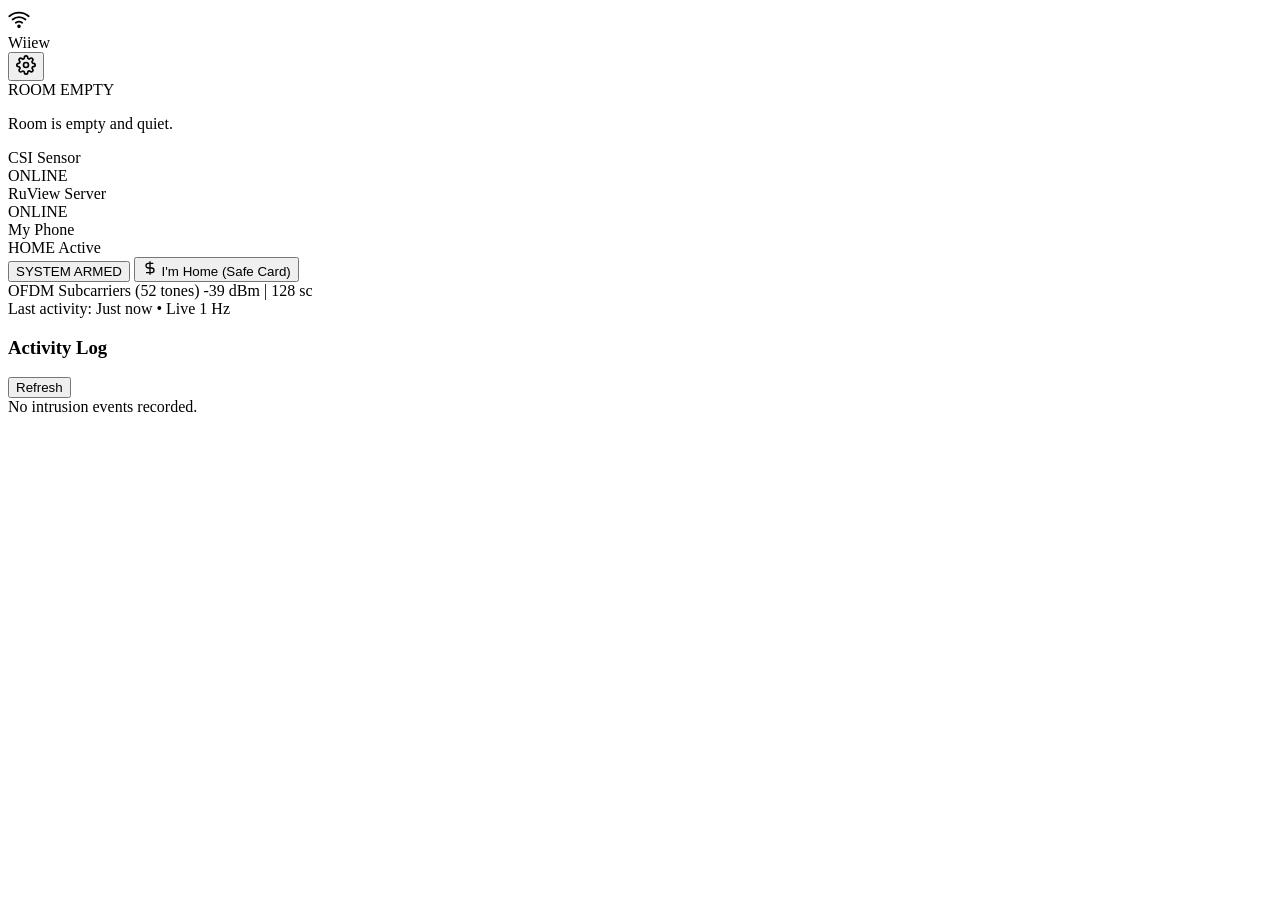
==== wiiew/frontend/index.html @ 3212e357 "feat: initial release of Wiiew room intrusion monitor PWA with trusted device safe card" ====
<!DOCTYPE html>
<html lang="en">
<head>
  <meta charset="UTF-8">
  <meta name="viewport" content="width=device-width, initial-scale=1.0, maximum-scale=1.0, user-scalable=no">
  <meta name="theme-color" content="#0a0e17">
  <meta name="apple-mobile-web-app-capable" content="yes">
  <meta name="apple-mobile-web-app-status-bar-style" content="black-translucent">
  <meta name="description" content="Wiiew - Room Intrusion Monitor with Trusted-Device Safe Card">
  
  <title>Wiiew — Room Monitor</title>
  
  <link rel="manifest" href="/manifest.json">
  <link rel="icon" type="image/svg+xml" href="/icons/icon.svg">
  <link rel="apple-touch-icon" href="/icons/icon-192.png">
  <link rel="stylesheet" href="/style.css">
</head>
<body>
  <div class="app-container">
    <!-- Top Header -->
    <header class="app-header">
      <div class="brand">
        <div class="brand-logo">
          <svg viewBox="0 0 24 24" width="22" height="22" fill="none" stroke="currentColor" stroke-width="2" stroke-linecap="round" stroke-linejoin="round">
            <path d="M5 12.55a11 11 0 0 1 14.08 0"></path>
            <path d="M1.42 9a16 16 0 0 1 21.16 0"></path>
            <path d="M8.53 16.11a6 6 0 0 1 6.95 0"></path>
            <circle cx="12" cy="20" r="1"></circle>
          </svg>
        </div>
        <span class="brand-title">Wiiew</span>
      </div>
      
      <div class="header-actions">
        <button id="btn-install" class="btn-icon" title="Install App" style="display: none;">
          <svg viewBox="0 0 24 24" width="20" height="20" fill="none" stroke="currentColor" stroke-width="2">
            <path d="M21 15v4a2 2 0 0 1-2 2H5a2 2 0 0 1-2-2v-4"></path>
            <polyline points="7 10 12 15 17 10"></polyline>
            <line x1="12" y1="15" x2="12" y2="3"></line>
          </svg>
        </button>
        <button id="btn-settings-open" class="btn-icon" title="Settings">
          <svg viewBox="0 0 24 24" width="20" height="20" fill="none" stroke="currentColor" stroke-width="2">
            <circle cx="12" cy="12" r="3"></circle>
            <path d="M19.4 15a1.65 1.65 0 0 0 .33 1.82l.06.06a2 2 0 0 1 0 2.83 2 2 0 0 1-2.83 0l-.06-.06a1.65 1.65 0 0 0-1.82-.33 1.65 1.65 0 0 0-1 1.51V21a2 2 0 0 1-2 2 2 2 0 0 1-2-2v-.09A1.65 1.65 0 0 0 9 19.4a1.65 1.65 0 0 0-1.82.33l-.06.06a2 2 0 0 1-2.83 0 2 2 0 0 1 0-2.83l.06-.06a1.65 1.65 0 0 0 .33-1.82 1.65 1.65 0 0 0-1.51-1H3a2 2 0 0 1-2-2 2 2 0 0 1 2-2h.09A1.65 1.65 0 0 0 4.6 9a1.65 1.65 0 0 0-.33-1.82l-.06-.06a2 2 0 0 1 0-2.83 2 2 0 0 1 2.83 0l.06.06a1.65 1.65 0 0 0 1.82.33H9a1.65 1.65 0 0 0 1-1.51V3a2 2 0 0 1 2-2 2 2 0 0 1 2 2v.09a1.65 1.65 0 0 0 1 1.51 1.65 1.65 0 0 0 1.82-.33l.06-.06a2 2 0 0 1 2.83 0 2 2 0 0 1 0 2.83l-.06.06a1.65 1.65 0 0 0-.33 1.82V9a1.65 1.65 0 0 0 1.51 1H21a2 2 0 0 1 2 2 2 2 0 0 1-2 2h-.09a1.65 1.65 0 0 0-1.51 1z"></path>
          </svg>
        </button>
      </div>
    </header>

    <!-- Main Room Monitor Dashboard Card -->
    <main class="dashboard-main">
      <!-- Big Hero Status Card -->
      <section id="hero-badge" class="hero-status state-empty">
        <div class="status-indicator">
          <span class="status-dot"></span>
          <span id="status-title" class="status-title">ROOM EMPTY</span>
        </div>
        <p id="status-subtitle" class="status-subtitle">Room is empty and quiet.</p>
        
        <!-- Live Hysteresis Progress (shows when presence starts debouncing) -->
        <div id="debounce-bar-container" class="debounce-container" style="display: none;">
          <div class="debounce-label">
            <span>Confirming presence...</span>
            <span id="debounce-timer">0s</span>
          </div>
          <div class="debounce-track">
            <div id="debounce-fill" class="debounce-fill" style="width: 0%;"></div>
          </div>
        </div>
      </section>

      <!-- Sensor & Safe-Card Quick Cards -->
      <section class="telemetry-panel">
        <div class="telemetry-row">
          <div class="telemetry-label">
            <span class="row-icon sensor-icon"></span>
            <span>CSI Sensor</span>
          </div>
          <span id="badge-sensor" class="status-pill pill-green">ONLINE</span>
        </div>

        <div class="telemetry-row">
          <div class="telemetry-label">
            <span class="row-icon server-icon"></span>
            <span>RuView Server</span>
          </div>
          <span id="badge-server" class="status-pill pill-green">ONLINE</span>
        </div>

        <div class="telemetry-row">
          <div class="telemetry-label">
            <span class="row-icon phone-icon"></span>
            <span id="label-phone-name">My Phone</span>
          </div>
          <div class="phone-status-wrap">
            <span id="badge-phone" class="status-pill pill-green">HOME</span>
            <span id="phone-subtext" class="telemetry-subtext">Active</span>
          </div>
        </div>
      </section>

      <!-- Arm / Disarm & Safe-Card Pulse -->
      <section class="control-actions">
        <button id="btn-arm-toggle" class="btn-primary btn-armed">
          <span id="btn-arm-icon" class="btn-icon-dot"></span>
          <span id="btn-arm-text">SYSTEM ARMED</span>
        </button>

        <button id="btn-heartbeat" class="btn-secondary" title="Signal Safe Card presence from this device">
          <svg viewBox="0 0 24 24" width="16" height="16" fill="none" stroke="currentColor" stroke-width="2">
            <path d="M12 2v20M17 5H9.5a3.5 3.5 0 0 0 0 7h5a3.5 3.5 0 0 1 0 7H6"></path>
          </svg>
          <span>I'm Home (Safe Card)</span>
        </button>
      </section>

      <!-- Subtle OFDM Subcarrier Waterfall/Sparkline -->
      <section class="subcarrier-section">
        <div class="subcarrier-header">
          <span>OFDM Subcarriers (52 tones)</span>
          <span id="subcarrier-metrics">-39 dBm | 128 sc</span>
        </div>
        <div id="subcarrier-visualizer" class="subcarrier-bars"></div>
      </section>

      <!-- Last Activity -->
      <div class="footer-info">
        <span id="last-activity-text">Last activity: Just now</span>
        <span class="dot-separator">•</span>
        <span id="ws-latency-text">Live 1 Hz</span>
      </div>

      <!-- Recent Event History Log -->
      <section class="history-section">
        <div class="history-header">
          <h3>Activity Log</h3>
          <button id="btn-refresh-events" class="btn-link">Refresh</button>
        </div>
        <div id="event-list" class="event-list">
          <div class="event-placeholder">No intrusion events recorded.</div>
        </div>
      </section>
    </main>

    <!-- Settings Modal -->
    <div id="settings-modal" class="modal-backdrop" style="display: none;">
      <div class="modal-card">
        <div class="modal-header">
          <h2>Wiiew Settings</h2>
          <button id="btn-settings-close" class="btn-close">&times;</button>
        </div>

        <div class="modal-body">
          <!-- Trusted Phone Config -->
          <div class="setting-group">
            <label class="setting-title">Trusted Phone (Safe Card)</label>
            <p class="setting-desc">Presence of this device on your home Wi-Fi suppresses false alerts.</p>
            
            <div class="input-field">
              <label>Device Name</label>
              <input type="text" id="cfg-phone-name" placeholder="My Phone" value="My Phone">
            </div>

            <div class="input-field">
              <label>Phone LAN IP Address</label>
              <input type="text" id="cfg-phone-ip" placeholder="192.168.1.103">
            </div>

            <div class="input-field">
              <label>Phone MAC Address (Optional)</label>
              <input type="text" id="cfg-phone-mac" placeholder="7c:4d:8f:94:53:74">
            </div>

            <button id="btn-discover-devices" class="btn-secondary btn-sm">
              <svg viewBox="0 0 24 24" width="14" height="14" fill="none" stroke="currentColor" stroke-width="2">
                <circle cx="11" cy="11" r="8"></circle>
                <line x1="21" y1="21" x2="16.65" y2="16.65"></line>
              </svg>
              <span>Scan Home Network for My Phone</span>
            </button>
            <div id="discovered-devices-list" class="discovered-devices" style="display: none;"></div>
          </div>

          <!-- Sleep Grace Period -->
          <div class="setting-group">
            <label class="setting-title">Phone Sleep Grace Period</label>
            <p class="setting-desc">Tolerates locked smartphone Wi-Fi sleep before assuming you left.</p>
            <div class="slider-row">
              <input type="range" id="cfg-grace-slider" min="60" max="600" step="30" value="180">
              <span id="cfg-grace-val">3 min</span>
            </div>
          </div>

          <!-- Sustained Presence Debounce -->
          <div class="setting-group">
            <label class="setting-title">Sustained Presence Threshold</label>
            <p class="setting-desc">Required continuous CSI disturbance before declaring room presence.</p>
            <div class="slider-row">
              <input type="range" id="cfg-debounce-slider" min="5" max="45" step="5" value="15">
              <span id="cfg-debounce-val">15 sec</span>
            </div>
          </div>

          <!-- Web Push Notifications -->
          <div class="setting-group">
            <label class="setting-title">Mobile Push Notifications</label>
            <p class="setting-desc">Receive intrusion notifications on this phone even with the app closed.</p>
            <div class="push-actions">
              <button id="btn-enable-push" class="btn-primary btn-sm">Enable Web Push</button>
              <button id="btn-test-push" class="btn-secondary btn-sm">Send Test Push</button>
            </div>
            <p id="push-status-msg" class="telemetry-subtext"></p>
          </div>
        </div>

        <div class="modal-footer">
          <button id="btn-save-settings" class="btn-primary">Save Settings</button>
        </div>
      </div>
    </div>
  </div>

  <script src="/app.js"></script>
</body>
</html>
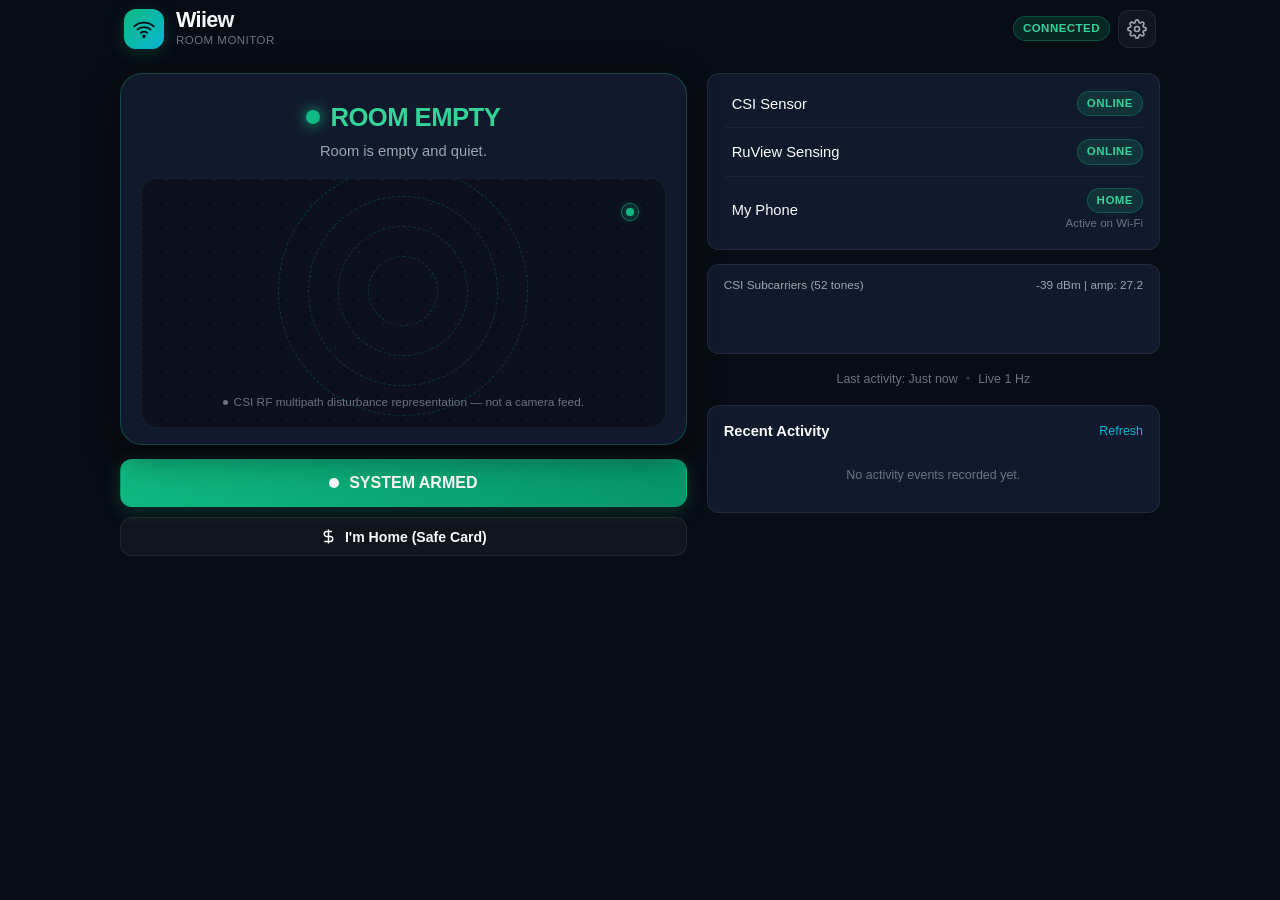
==== commit cdb17f03: "feat: production polish of Wiiew PWA with calm room monitoring and GitHub Pages support" ====
--- a/wiiew/frontend/index.html
+++ b/wiiew/frontend/index.html
@@ -2,25 +2,25 @@
 <html lang="en">
 <head>
   <meta charset="UTF-8">
-  <meta name="viewport" content="width=device-width, initial-scale=1.0, maximum-scale=1.0, user-scalable=no">
-  <meta name="theme-color" content="#0a0e17">
+  <meta name="viewport" content="width=device-width, initial-scale=1.0, maximum-scale=1.0, user-scalable=no, viewport-fit=cover">
+  <meta name="theme-color" content="#080c14">
   <meta name="apple-mobile-web-app-capable" content="yes">
   <meta name="apple-mobile-web-app-status-bar-style" content="black-translucent">
-  <meta name="description" content="Wiiew - Room Intrusion Monitor with Trusted-Device Safe Card">
+  <meta name="description" content="Wiiew — Calm, camera-free room occupancy monitoring with trusted-device safe card">
   
   <title>Wiiew — Room Monitor</title>
   
-  <link rel="manifest" href="/manifest.json">
-  <link rel="icon" type="image/svg+xml" href="/icons/icon.svg">
-  <link rel="apple-touch-icon" href="/icons/icon-192.png">
-  <link rel="stylesheet" href="/style.css">
+  <link rel="manifest" href="./manifest.json">
+  <link rel="icon" type="image/svg+xml" href="./icons/icon.svg">
+  <link rel="apple-touch-icon" href="./icons/icon-192.png">
+  <link rel="stylesheet" href="./style.css">
 </head>
 <body>
-  <div class="app-container">
-    <!-- Top Header -->
+  <div class="app-layout">
+    <!-- Top Navigation Header -->
     <header class="app-header">
-      <div class="brand">
-        <div class="brand-logo">
+      <div class="header-left">
+        <div class="brand-logo" aria-hidden="true">
           <svg viewBox="0 0 24 24" width="22" height="22" fill="none" stroke="currentColor" stroke-width="2" stroke-linecap="round" stroke-linejoin="round">
             <path d="M5 12.55a11 11 0 0 1 14.08 0"></path>
             <path d="M1.42 9a16 16 0 0 1 21.16 0"></path>
@@ -28,18 +28,22 @@
             <circle cx="12" cy="20" r="1"></circle>
           </svg>
         </div>
-        <span class="brand-title">Wiiew</span>
+        <div class="brand-text">
+          <span class="brand-title">Wiiew</span>
+          <span class="brand-tagline">Room Monitor</span>
+        </div>
       </div>
       
-      <div class="header-actions">
-        <button id="btn-install" class="btn-icon" title="Install App" style="display: none;">
-          <svg viewBox="0 0 24 24" width="20" height="20" fill="none" stroke="currentColor" stroke-width="2">
+      <div class="header-right">
+        <span id="badge-backend-status" class="status-pill pill-green" title="Backend connection status">CONNECTED</span>
+        <button id="btn-install" class="btn-icon" title="Install App" style="display: none;" aria-label="Install Wiiew PWA">
+          <svg viewBox="0 0 24 24" width="19" height="19" fill="none" stroke="currentColor" stroke-width="2">
             <path d="M21 15v4a2 2 0 0 1-2 2H5a2 2 0 0 1-2-2v-4"></path>
             <polyline points="7 10 12 15 17 10"></polyline>
             <line x1="12" y1="15" x2="12" y2="3"></line>
           </svg>
         </button>
-        <button id="btn-settings-open" class="btn-icon" title="Settings">
+        <button id="btn-settings-open" class="btn-icon" title="Settings" aria-label="Open Settings">
           <svg viewBox="0 0 24 24" width="20" height="20" fill="none" stroke="currentColor" stroke-width="2">
             <circle cx="12" cy="12" r="3"></circle>
             <path d="M19.4 15a1.65 1.65 0 0 0 .33 1.82l.06.06a2 2 0 0 1 0 2.83 2 2 0 0 1-2.83 0l-.06-.06a1.65 1.65 0 0 0-1.82-.33 1.65 1.65 0 0 0-1 1.51V21a2 2 0 0 1-2 2 2 2 0 0 1-2-2v-.09A1.65 1.65 0 0 0 9 19.4a1.65 1.65 0 0 0-1.82.33l-.06.06a2 2 0 0 1-2.83 0 2 2 0 0 1 0-2.83l.06-.06a1.65 1.65 0 0 0 .33-1.82 1.65 1.65 0 0 0-1.51-1H3a2 2 0 0 1-2-2 2 2 0 0 1 2-2h.09A1.65 1.65 0 0 0 4.6 9a1.65 1.65 0 0 0-.33-1.82l-.06-.06a2 2 0 0 1 0-2.83 2 2 0 0 1 2.83 0l.06.06a1.65 1.65 0 0 0 1.82.33H9a1.65 1.65 0 0 0 1-1.51V3a2 2 0 0 1 2-2 2 2 0 0 1 2 2v.09a1.65 1.65 0 0 0 1 1.51 1.65 1.65 0 0 0 1.82-.33l.06-.06a2 2 0 0 1 2.83 0 2 2 0 0 1 0 2.83l-.06.06a1.65 1.65 0 0 0-.33 1.82V9a1.65 1.65 0 0 0 1.51 1H21a2 2 0 0 1 2 2 2 2 0 0 1-2 2h-.09a1.65 1.65 0 0 0-1.51 1z"></path>
@@ -48,127 +52,206 @@
       </div>
     </header>
 
-    <!-- Main Room Monitor Dashboard Card -->
-    <main class="dashboard-main">
-      <!-- Big Hero Status Card -->
-      <section id="hero-badge" class="hero-status state-empty">
-        <div class="status-indicator">
-          <span class="status-dot"></span>
-          <span id="status-title" class="status-title">ROOM EMPTY</span>
-        </div>
-        <p id="status-subtitle" class="status-subtitle">Room is empty and quiet.</p>
-        
-        <!-- Live Hysteresis Progress (shows when presence starts debouncing) -->
-        <div id="debounce-bar-container" class="debounce-container" style="display: none;">
-          <div class="debounce-label">
-            <span>Confirming presence...</span>
-            <span id="debounce-timer">0s</span>
-          </div>
-          <div class="debounce-track">
-            <div id="debounce-fill" class="debounce-fill" style="width: 0%;"></div>
-          </div>
+    <!-- Main Grid: Room Visualizer on Left/Center, Telemetry & Controls on Right (on Desktop) -->
+    <main class="dashboard-grid">
+      
+      <!-- Left Column / Primary: Room Visualization -->
+      <section class="viz-column">
+        <div id="room-card" class="room-card state-empty">
+          <div class="room-card-header">
+            <div class="room-status-indicator">
+              <span class="status-dot"></span>
+              <h1 id="room-status-title">ROOM EMPTY</h1>
+            </div>
+            <p id="room-status-desc">Room is empty and quiet.</p>
+          </div>
+
+          <!-- Central Graphical Room Stage -->
+          <div class="room-stage" id="room-stage">
+            <!-- Room Perimeter Walls -->
+            <div class="room-boundary">
+              <!-- Wall Sensor Node -->
+              <div class="sensor-beacon" title="ESP32-S3 CSI Sensor">
+                <span class="beacon-pulse"></span>
+                <span class="beacon-core"></span>
+              </div>
+
+              <!-- Animated RF Waves Container (Empty & Checking states) -->
+              <div id="rf-waves-container" class="rf-waves">
+                <div class="rf-ring ring-1"></div>
+                <div class="rf-ring ring-2"></div>
+                <div class="rf-ring ring-3"></div>
+                <div class="rf-ring ring-4"></div>
+              </div>
+
+              <!-- Checking Presence Debounce Radial Ring -->
+              <div id="checking-indicator" class="checking-indicator" style="display: none;">
+                <svg class="progress-ring" width="110" height="110">
+                  <circle class="progress-ring-track" stroke="rgba(255, 255, 255, 0.1)" stroke-width="6" fill="transparent" r="48" cx="55" cy="55"/>
+                  <circle id="progress-ring-fill" class="progress-ring-fill" stroke="#f59e0b" stroke-width="6" stroke-linecap="round" fill="transparent" r="48" cx="55" cy="55"/>
+                </svg>
+                <div class="checking-text">
+                  <span id="checking-timer">0s</span>
+                  <span class="checking-lbl">confirming</span>
+                </div>
+              </div>
+
+              <!-- Human Presence Silhouette (Rendered when occupied) -->
+              <div id="human-silhouette" class="human-silhouette" style="display: none;">
+                <!-- Localized CSI Disturbance ripples -->
+                <div class="disturbance-ripple ripple-1"></div>
+                <div class="disturbance-ripple ripple-2"></div>
+
+                <!-- Full-body Human Avatar Silhouette SVG -->
+                <svg viewBox="0 0 100 220" width="80" height="176" class="silhouette-svg">
+                  <!-- Head -->
+                  <circle cx="50" cy="24" r="18" fill="currentColor"/>
+                  <!-- Neck & Torso -->
+                  <path d="M 32 50 C 32 46, 68 46, 68 50 L 72 120 C 72 125, 28 125, 28 120 Z" fill="currentColor"/>
+                  <!-- Left Arm -->
+                  <path d="M 28 52 C 22 56, 16 90, 20 120 C 22 126, 28 124, 28 118 L 26 62 Z" fill="currentColor"/>
+                  <!-- Right Arm -->
+                  <path d="M 72 52 C 78 56, 84 90, 80 120 C 78 126, 72 124, 72 118 L 74 62 Z" fill="currentColor"/>
+                  <!-- Left Leg -->
+                  <path d="M 32 124 L 30 206 C 30 214, 44 214, 44 206 L 46 124 Z" fill="currentColor"/>
+                  <!-- Right Leg -->
+                  <path d="M 54 124 L 56 206 C 56 214, 70 214, 70 206 L 68 124 Z" fill="currentColor"/>
+                </svg>
+              </div>
+
+              <!-- Trusted Device Shield Visual (Rendered when Safe Card active) -->
+              <div id="trusted-home-icon" class="trusted-home-visual" style="display: none;">
+                <div class="trusted-shield-glow"></div>
+                <svg viewBox="0 0 24 24" width="64" height="64" fill="none" stroke="currentColor" stroke-width="1.75">
+                  <path d="M12 22s8-4 8-10V5l-8-3-8 3v7c0 6 8 10 8 10z"></path>
+                  <path d="M9 12l2 2 4-4"></path>
+                </svg>
+              </div>
+            </div>
+
+            <!-- CSI Visual Representation Note (Compliance Requirement) -->
+            <div class="stage-footer-note">
+              <span class="info-dot"></span>
+              <span id="viz-caption">CSI RF multipath disturbance representation — not a camera feed.</span>
+            </div>
+          </div>
+        </div>
+
+        <!-- System Armed / Disarmed Primary Action -->
+        <div class="control-banner">
+          <button id="btn-arm-toggle" class="btn-primary btn-armed" aria-label="Toggle Armed State">
+            <span class="btn-arm-dot"></span>
+            <span id="btn-arm-text">SYSTEM ARMED</span>
+          </button>
+          
+          <button id="btn-heartbeat" class="btn-secondary" title="Signal Safe Card presence from this device" aria-label="Signal I am Home">
+            <svg viewBox="0 0 24 24" width="17" height="17" fill="none" stroke="currentColor" stroke-width="2">
+              <path d="M12 2v20M17 5H9.5a3.5 3.5 0 0 0 0 7h5a3.5 3.5 0 0 1 0 7H6"></path>
+            </svg>
+            <span>I'm Home (Safe Card)</span>
+          </button>
         </div>
       </section>
 
-      <!-- Sensor & Safe-Card Quick Cards -->
-      <section class="telemetry-panel">
-        <div class="telemetry-row">
-          <div class="telemetry-label">
-            <span class="row-icon sensor-icon"></span>
-            <span>CSI Sensor</span>
-          </div>
-          <span id="badge-sensor" class="status-pill pill-green">ONLINE</span>
-        </div>
-
-        <div class="telemetry-row">
-          <div class="telemetry-label">
-            <span class="row-icon server-icon"></span>
-            <span>RuView Server</span>
-          </div>
-          <span id="badge-server" class="status-pill pill-green">ONLINE</span>
-        </div>
-
-        <div class="telemetry-row">
-          <div class="telemetry-label">
-            <span class="row-icon phone-icon"></span>
-            <span id="label-phone-name">My Phone</span>
-          </div>
-          <div class="phone-status-wrap">
-            <span id="badge-phone" class="status-pill pill-green">HOME</span>
-            <span id="phone-subtext" class="telemetry-subtext">Active</span>
+      <!-- Right Column / Secondary: Telemetry, CSI Diagnostics, & History -->
+      <section class="side-column">
+        <!-- Telemetry Panel -->
+        <div class="telemetry-card">
+          <div class="telemetry-row">
+            <div class="telemetry-label">
+              <span class="row-icon sensor-icon"></span>
+              <span>CSI Sensor</span>
+            </div>
+            <span id="badge-sensor" class="status-pill pill-green">ONLINE</span>
+          </div>
+
+          <div class="telemetry-row">
+            <div class="telemetry-label">
+              <span class="row-icon server-icon"></span>
+              <span>RuView Sensing</span>
+            </div>
+            <span id="badge-server" class="status-pill pill-green">ONLINE</span>
+          </div>
+
+          <div class="telemetry-row">
+            <div class="telemetry-label">
+              <span class="row-icon phone-icon"></span>
+              <span id="label-phone-name">My Phone</span>
+            </div>
+            <div class="phone-status-wrap">
+              <span id="badge-phone" class="status-pill pill-green">HOME</span>
+              <span id="phone-subtext" class="telemetry-subtext">Active on Wi-Fi</span>
+            </div>
+          </div>
+        </div>
+
+        <!-- Subtle OFDM Subcarrier Waterfall / Sparkline -->
+        <div class="subcarrier-card">
+          <div class="subcarrier-header">
+            <span>CSI Subcarriers (52 tones)</span>
+            <span id="subcarrier-metrics">-39 dBm | amp: 27.2</span>
+          </div>
+          <div id="subcarrier-visualizer" class="subcarrier-bars" aria-label="OFDM Subcarrier amplitudes"></div>
+        </div>
+
+        <!-- Last Activity Timestamp -->
+        <div class="meta-strip">
+          <span id="last-activity-text">Last activity: Just now</span>
+          <span class="dot-separator">•</span>
+          <span id="ws-latency-text">Live 1 Hz</span>
+        </div>
+
+        <!-- Activity Log (Conversational Event History) -->
+        <div class="history-card">
+          <div class="history-header">
+            <h3>Recent Activity</h3>
+            <button id="btn-refresh-events" class="btn-link" aria-label="Refresh Activity Log">Refresh</button>
+          </div>
+          <div id="event-list" class="event-list">
+            <div class="event-placeholder">No activity events recorded yet.</div>
           </div>
         </div>
       </section>
 
-      <!-- Arm / Disarm & Safe-Card Pulse -->
-      <section class="control-actions">
-        <button id="btn-arm-toggle" class="btn-primary btn-armed">
-          <span id="btn-arm-icon" class="btn-icon-dot"></span>
-          <span id="btn-arm-text">SYSTEM ARMED</span>
-        </button>
-
-        <button id="btn-heartbeat" class="btn-secondary" title="Signal Safe Card presence from this device">
-          <svg viewBox="0 0 24 24" width="16" height="16" fill="none" stroke="currentColor" stroke-width="2">
-            <path d="M12 2v20M17 5H9.5a3.5 3.5 0 0 0 0 7h5a3.5 3.5 0 0 1 0 7H6"></path>
-          </svg>
-          <span>I'm Home (Safe Card)</span>
-        </button>
-      </section>
-
-      <!-- Subtle OFDM Subcarrier Waterfall/Sparkline -->
-      <section class="subcarrier-section">
-        <div class="subcarrier-header">
-          <span>OFDM Subcarriers (52 tones)</span>
-          <span id="subcarrier-metrics">-39 dBm | 128 sc</span>
-        </div>
-        <div id="subcarrier-visualizer" class="subcarrier-bars"></div>
-      </section>
-
-      <!-- Last Activity -->
-      <div class="footer-info">
-        <span id="last-activity-text">Last activity: Just now</span>
-        <span class="dot-separator">•</span>
-        <span id="ws-latency-text">Live 1 Hz</span>
-      </div>
-
-      <!-- Recent Event History Log -->
-      <section class="history-section">
-        <div class="history-header">
-          <h3>Activity Log</h3>
-          <button id="btn-refresh-events" class="btn-link">Refresh</button>
-        </div>
-        <div id="event-list" class="event-list">
-          <div class="event-placeholder">No intrusion events recorded.</div>
-        </div>
-      </section>
     </main>
 
     <!-- Settings Modal -->
-    <div id="settings-modal" class="modal-backdrop" style="display: none;">
+    <div id="settings-modal" class="modal-backdrop" style="display: none;" role="dialog" aria-modal="true" aria-labelledby="settings-heading">
       <div class="modal-card">
         <div class="modal-header">
-          <h2>Wiiew Settings</h2>
-          <button id="btn-settings-close" class="btn-close">&times;</button>
+          <h2 id="settings-heading">Wiiew Settings</h2>
+          <button id="btn-settings-close" class="btn-close" aria-label="Close Settings">&times;</button>
         </div>
 
         <div class="modal-body">
+          <!-- Backend Connection Config (Crucial for GitHub Pages) -->
+          <div class="setting-group">
+            <label class="setting-title" for="cfg-backend-url">Wiiew Backend URL</label>
+            <p class="setting-desc">Local IP/Host of the computer running the Wiiew backend.</p>
+            <div class="input-with-button">
+              <input type="url" id="cfg-backend-url" placeholder="http://192.168.1.100:8000">
+              <button id="btn-test-backend" class="btn-secondary btn-sm">Test</button>
+            </div>
+            <p id="backend-test-msg" class="telemetry-subtext"></p>
+          </div>
+
           <!-- Trusted Phone Config -->
           <div class="setting-group">
             <label class="setting-title">Trusted Phone (Safe Card)</label>
-            <p class="setting-desc">Presence of this device on your home Wi-Fi suppresses false alerts.</p>
+            <p class="setting-desc">Presence of this phone on your home Wi-Fi suppresses entry alerts.</p>
             
             <div class="input-field">
-              <label>Device Name</label>
+              <label for="cfg-phone-name">Device Name</label>
               <input type="text" id="cfg-phone-name" placeholder="My Phone" value="My Phone">
             </div>
 
             <div class="input-field">
-              <label>Phone LAN IP Address</label>
+              <label for="cfg-phone-ip">Phone LAN IP Address</label>
               <input type="text" id="cfg-phone-ip" placeholder="192.168.1.103">
             </div>
 
             <div class="input-field">
-              <label>Phone MAC Address (Optional)</label>
+              <label for="cfg-phone-mac">Phone MAC Address (Optional)</label>
               <input type="text" id="cfg-phone-mac" placeholder="7c:4d:8f:94:53:74">
             </div>
 
@@ -184,7 +267,7 @@
 
           <!-- Sleep Grace Period -->
           <div class="setting-group">
-            <label class="setting-title">Phone Sleep Grace Period</label>
+            <label class="setting-title" for="cfg-grace-slider">Phone Sleep Grace Period</label>
             <p class="setting-desc">Tolerates locked smartphone Wi-Fi sleep before assuming you left.</p>
             <div class="slider-row">
               <input type="range" id="cfg-grace-slider" min="60" max="600" step="30" value="180">
@@ -194,8 +277,8 @@
 
           <!-- Sustained Presence Debounce -->
           <div class="setting-group">
-            <label class="setting-title">Sustained Presence Threshold</label>
-            <p class="setting-desc">Required continuous CSI disturbance before declaring room presence.</p>
+            <label class="setting-title" for="cfg-debounce-slider">Presence Confirmation Threshold</label>
+            <p class="setting-desc">Continuous CSI disturbance required before confirming room presence.</p>
             <div class="slider-row">
               <input type="range" id="cfg-debounce-slider" min="5" max="45" step="5" value="15">
               <span id="cfg-debounce-val">15 sec</span>
@@ -205,13 +288,24 @@
           <!-- Web Push Notifications -->
           <div class="setting-group">
             <label class="setting-title">Mobile Push Notifications</label>
-            <p class="setting-desc">Receive intrusion notifications on this phone even with the app closed.</p>
+            <p class="setting-desc">Receive calm notifications on this phone when someone enters your room.</p>
             <div class="push-actions">
               <button id="btn-enable-push" class="btn-primary btn-sm">Enable Web Push</button>
               <button id="btn-test-push" class="btn-secondary btn-sm">Send Test Push</button>
             </div>
             <p id="push-status-msg" class="telemetry-subtext"></p>
           </div>
+
+          <!-- About / Advanced Accordion -->
+          <details class="setting-group advanced-group">
+            <summary class="setting-title">About & Diagnostics</summary>
+            <div class="about-content">
+              <p><strong>Wiiew Version:</strong> 1.0.0 (PWA)</p>
+              <p><strong>CSI Hardware:</strong> Arduino UNO R4 WiFi (ESP32-S3 QFN56 v0.2, 8 MB SPI Flash)</p>
+              <p><strong>CSI Frame Format:</strong> ADR-018 Raw CSI (128 subcarriers, UDP port 5005)</p>
+              <p><strong>Hosted UI:</strong> <a href="https://shr3y4n.github.io/Wiiew/" target="_blank" rel="noopener" style="color: #06b6d4;">GitHub Pages</a></p>
+            </div>
+          </details>
         </div>
 
         <div class="modal-footer">
@@ -221,6 +315,6 @@
     </div>
   </div>
 
-  <script src="/app.js"></script>
+  <script src="./app.js"></script>
 </body>
 </html>
--- a/wiiew/frontend/style.css
+++ b/wiiew/frontend/style.css
@@ -0,0 +1,951 @@
+/* ==========================================================================
+   Wiiew — Modern Production Dark Theme Stylesheet
+   Fully responsive (Mobile-first with wide Desktop grid & iPhone Safe Areas)
+   ========================================================================== */
+
+:root {
+  --bg-color: #080c14;
+  --bg-elevated: #0f1624;
+  --card-bg: #111a2c;
+  --card-border: rgba(255, 255, 255, 0.07);
+  --card-border-hover: rgba(255, 255, 255, 0.14);
+
+  --text-main: #f9fafb;
+  --text-muted: #9ca3af;
+  --text-dim: #6b7280;
+
+  /* State Accents: Green/Cyan for calm/normal, Red ONLY for untrusted presence */
+  --accent-green: #10b981;
+  --accent-green-glow: rgba(16, 185, 129, 0.22);
+  --accent-cyan: #06b6d4;
+  --accent-cyan-glow: rgba(6, 182, 212, 0.22);
+  --accent-amber: #f59e0b;
+  --accent-amber-glow: rgba(245, 158, 11, 0.22);
+  --accent-red: #ef4444;
+  --accent-red-glow: rgba(239, 68, 68, 0.32);
+
+  --font-family: -apple-system, BlinkMacSystemFont, "Segoe UI", Roboto, "Inter", Helvetica, Arial, sans-serif;
+  --radius-xl: 22px;
+  --radius-lg: 16px;
+  --radius-md: 12px;
+  --radius-sm: 8px;
+  --transition: all 0.25s cubic-bezier(0.4, 0, 0.2, 1);
+}
+
+* {
+  box-sizing: border-box;
+  margin: 0;
+  padding: 0;
+  -webkit-tap-highlight-color: transparent;
+}
+
+body {
+  background-color: var(--bg-color);
+  color: var(--text-main);
+  font-family: var(--font-family);
+  line-height: 1.5;
+  min-height: 100vh;
+  display: flex;
+  justify-content: center;
+  align-items: flex-start;
+  padding: env(safe-area-inset-top, 14px) 14px env(safe-area-inset-bottom, 20px) 14px;
+  overflow-x: hidden;
+}
+
+.app-layout {
+  width: 100%;
+  max-width: 1040px;
+  display: flex;
+  flex-direction: column;
+  gap: 16px;
+}
+
+/* --- Header --- */
+.app-header {
+  display: flex;
+  justify-content: space-between;
+  align-items: center;
+  padding: 8px 4px;
+}
+
+.header-left {
+  display: flex;
+  align-items: center;
+  gap: 12px;
+}
+
+.brand-logo {
+  width: 40px;
+  height: 40px;
+  border-radius: 12px;
+  background: linear-gradient(135deg, #10b981, #06b6d4);
+  display: flex;
+  align-items: center;
+  justify-content: center;
+  color: #080c14;
+  box-shadow: 0 4px 16px var(--accent-green-glow);
+}
+
+.brand-text {
+  display: flex;
+  flex-direction: column;
+}
+
+.brand-title {
+  font-size: 1.35rem;
+  font-weight: 800;
+  letter-spacing: -0.03em;
+  background: linear-gradient(to right, #ffffff, #e5e7eb);
+  -webkit-background-clip: text;
+  -webkit-text-fill-color: transparent;
+  line-height: 1.1;
+}
+
+.brand-tagline {
+  font-size: 0.72rem;
+  color: var(--text-dim);
+  font-weight: 500;
+  letter-spacing: 0.04em;
+  text-transform: uppercase;
+}
+
+.header-right {
+  display: flex;
+  align-items: center;
+  gap: 8px;
+}
+
+.btn-icon {
+  background: rgba(255, 255, 255, 0.04);
+  border: 1px solid var(--card-border);
+  color: var(--text-muted);
+  width: 38px;
+  height: 38px;
+  border-radius: 10px;
+  cursor: pointer;
+  display: flex;
+  align-items: center;
+  justify-content: center;
+  transition: var(--transition);
+}
+
+.btn-icon:hover {
+  background: rgba(255, 255, 255, 0.09);
+  color: var(--text-main);
+}
+
+/* --- Grid Structure (Mobile Stack -> Desktop 2-Column) --- */
+.dashboard-grid {
+  display: flex;
+  flex-direction: column;
+  gap: 16px;
+  width: 100%;
+}
+
+.viz-column {
+  display: flex;
+  flex-direction: column;
+  gap: 14px;
+}
+
+.side-column {
+  display: flex;
+  flex-direction: column;
+  gap: 14px;
+}
+
+@media (min-width: 860px) {
+  .dashboard-grid {
+    display: grid;
+    grid-template-columns: 1.25fr 1fr;
+    gap: 20px;
+    align-items: start;
+  }
+}
+
+/* --- Central Room Visualization Card --- */
+.room-card {
+  background: var(--card-bg);
+  border: 1px solid var(--card-border);
+  border-radius: var(--radius-xl);
+  padding: 24px 20px 16px 20px;
+  display: flex;
+  flex-direction: column;
+  position: relative;
+  overflow: hidden;
+  box-shadow: 0 12px 36px rgba(0, 0, 0, 0.45);
+  transition: var(--transition);
+}
+
+.room-card-header {
+  text-align: center;
+  margin-bottom: 16px;
+}
+
+.room-status-indicator {
+  display: flex;
+  align-items: center;
+  justify-content: center;
+  gap: 10px;
+  margin-bottom: 4px;
+}
+
+.status-dot {
+  width: 14px;
+  height: 14px;
+  border-radius: 50%;
+  transition: var(--transition);
+}
+
+#room-status-title {
+  font-size: 1.6rem;
+  font-weight: 800;
+  letter-spacing: -0.02em;
+  transition: color 0.3s ease;
+}
+
+#room-status-desc {
+  font-size: 0.92rem;
+  color: var(--text-muted);
+  max-width: 320px;
+  margin: 0 auto;
+}
+
+/* Room Stage Canvas & Perimeter */
+.room-stage {
+  width: 100%;
+  min-height: 250px;
+  background: rgba(0, 0, 0, 0.35);
+  border-radius: var(--radius-lg);
+  border: 1px solid rgba(255, 255, 255, 0.05);
+  position: relative;
+  display: flex;
+  flex-direction: column;
+  justify-content: space-between;
+  padding: 16px;
+  overflow: hidden;
+  background-image: 
+    radial-gradient(circle at 1px 1px, rgba(255, 255, 255, 0.04) 1px, transparent 0);
+  background-size: 24px 24px;
+}
+
+.room-boundary {
+  flex: 1;
+  width: 100%;
+  display: flex;
+  align-items: center;
+  justify-content: center;
+  position: relative;
+  min-height: 190px;
+}
+
+/* Wall Sensor Beacon */
+.sensor-beacon {
+  position: absolute;
+  top: 10px;
+  right: 12px;
+  width: 14px;
+  height: 14px;
+  display: flex;
+  align-items: center;
+  justify-content: center;
+}
+
+.beacon-core {
+  width: 8px;
+  height: 8px;
+  border-radius: 50%;
+  background: var(--accent-green);
+  box-shadow: 0 0 10px var(--accent-green);
+}
+
+.beacon-pulse {
+  position: absolute;
+  width: 18px;
+  height: 18px;
+  border-radius: 50%;
+  border: 1.5px solid var(--accent-green);
+  opacity: 0.6;
+  animation: pulse-ring 2.5s infinite;
+}
+
+/* Animated RF Waves (Empty & Checking States) */
+.rf-waves {
+  position: absolute;
+  width: 100%;
+  height: 100%;
+  display: flex;
+  align-items: center;
+  justify-content: center;
+  pointer-events: none;
+}
+
+.rf-ring {
+  position: absolute;
+  border-radius: 50%;
+  border: 1px dashed var(--accent-green);
+  opacity: 0.25;
+  transition: var(--transition);
+}
+
+.ring-1 { width: 70px; height: 70px; animation: expand-wave 4s infinite linear; }
+.ring-2 { width: 130px; height: 130px; animation: expand-wave 4s infinite linear 1s; }
+.ring-3 { width: 190px; height: 190px; animation: expand-wave 4s infinite linear 2s; }
+.ring-4 { width: 250px; height: 250px; animation: expand-wave 4s infinite linear 3s; }
+
+@keyframes expand-wave {
+  0% { transform: scale(0.6); opacity: 0.4; }
+  50% { opacity: 0.15; }
+  100% { transform: scale(1.3); opacity: 0; }
+}
+
+/* Checking Presence Progress Ring */
+.checking-indicator {
+  position: relative;
+  width: 110px;
+  height: 110px;
+  display: flex;
+  align-items: center;
+  justify-content: center;
+  z-index: 5;
+}
+
+.progress-ring {
+  transform: rotate(-90deg);
+}
+
+.progress-ring-fill {
+  stroke-dasharray: 301.59;
+  stroke-dashoffset: 301.59;
+  transition: stroke-dashoffset 0.35s ease;
+}
+
+.checking-text {
+  position: absolute;
+  display: flex;
+  flex-direction: column;
+  align-items: center;
+  text-align: center;
+}
+
+#checking-timer {
+  font-size: 1.25rem;
+  font-weight: 800;
+  color: var(--accent-amber);
+}
+
+.checking-lbl {
+  font-size: 0.68rem;
+  text-transform: uppercase;
+  color: var(--text-dim);
+}
+
+/* Human Silhouette Graphic (Rendered on Untrusted Presence) */
+.human-silhouette {
+  position: relative;
+  display: flex;
+  align-items: center;
+  justify-content: center;
+  z-index: 10;
+  animation: float-slow 3s infinite ease-in-out;
+}
+
+.silhouette-svg {
+  color: #f87171;
+  filter: drop-shadow(0 0 16px rgba(239, 68, 68, 0.45));
+}
+
+.disturbance-ripple {
+  position: absolute;
+  border-radius: 50%;
+  border: 1.5px solid var(--accent-red);
+  opacity: 0.4;
+}
+.ripple-1 { width: 110px; height: 110px; animation: pulse-ring 2s infinite; }
+.ripple-2 { width: 170px; height: 170px; animation: pulse-ring 2s infinite 0.7s; }
+
+@keyframes pulse-ring {
+  0% { transform: scale(0.8); opacity: 0.6; }
+  100% { transform: scale(1.35); opacity: 0; }
+}
+
+@keyframes float-slow {
+  0%, 100% { transform: translateY(0); }
+  50% { transform: translateY(-4px); }
+}
+
+/* Trusted Home Shield Graphic */
+.trusted-home-visual {
+  position: relative;
+  display: flex;
+  align-items: center;
+  justify-content: center;
+  color: #38bdf8;
+  z-index: 10;
+  animation: float-slow 3s infinite ease-in-out;
+}
+
+.trusted-shield-glow {
+  position: absolute;
+  width: 90px;
+  height: 90px;
+  border-radius: 50%;
+  background: radial-gradient(circle, rgba(6, 182, 212, 0.25) 0%, transparent 70%);
+}
+
+/* Stage Footnote */
+.stage-footer-note {
+  display: flex;
+  align-items: center;
+  justify-content: center;
+  gap: 6px;
+  font-size: 0.74rem;
+  color: var(--text-dim);
+  text-align: center;
+  margin-top: 8px;
+}
+
+.info-dot {
+  width: 5px;
+  height: 5px;
+  border-radius: 50%;
+  background: var(--text-dim);
+}
+
+/* --- Theme Visual States --- */
+.state-empty {
+  border-color: rgba(16, 185, 129, 0.3);
+}
+.state-empty .status-dot {
+  background-color: var(--accent-green);
+  box-shadow: 0 0 14px var(--accent-green);
+}
+.state-empty #room-status-title {
+  color: #34d399;
+}
+
+.state-checking {
+  border-color: rgba(245, 158, 11, 0.4);
+}
+.state-checking .status-dot {
+  background-color: var(--accent-amber);
+  box-shadow: 0 0 14px var(--accent-amber);
+}
+.state-checking #room-status-title {
+  color: #fbbf24;
+}
+
+.state-trusted {
+  border-color: rgba(6, 182, 212, 0.35);
+  background: linear-gradient(180deg, rgba(6, 182, 212, 0.06) 0%, var(--card-bg) 100%);
+}
+.state-trusted .status-dot {
+  background-color: var(--accent-cyan);
+  box-shadow: 0 0 16px var(--accent-cyan);
+}
+.state-trusted #room-status-title {
+  color: #38bdf8;
+}
+
+.state-untrusted {
+  border-color: rgba(239, 68, 68, 0.55);
+  background: linear-gradient(180deg, rgba(239, 68, 68, 0.09) 0%, var(--card-bg) 100%);
+}
+.state-untrusted .status-dot {
+  background-color: var(--accent-red);
+  box-shadow: 0 0 16px var(--accent-red);
+}
+.state-untrusted #room-status-title {
+  color: #f87171;
+}
+
+.state-disarmed {
+  border-color: rgba(156, 163, 175, 0.18);
+}
+.state-disarmed .status-dot {
+  background-color: var(--text-dim);
+}
+.state-disarmed #room-status-title {
+  color: var(--text-muted);
+}
+
+.state-offline {
+  border-color: rgba(245, 158, 11, 0.25);
+}
+.state-offline .status-dot {
+  background-color: var(--accent-amber);
+}
+.state-offline #room-status-title {
+  color: #fcd34d;
+}
+
+/* --- Control Banner --- */
+.control-banner {
+  display: flex;
+  flex-direction: column;
+  gap: 10px;
+}
+
+.btn-primary {
+  width: 100%;
+  background: #1f2937;
+  color: #ffffff;
+  border: 1px solid rgba(255, 255, 255, 0.1);
+  padding: 14px 18px;
+  border-radius: var(--radius-md);
+  font-size: 1rem;
+  font-weight: 700;
+  cursor: pointer;
+  display: flex;
+  align-items: center;
+  justify-content: center;
+  gap: 10px;
+  transition: var(--transition);
+}
+
+.btn-primary:active {
+  transform: scale(0.985);
+}
+
+.btn-armed {
+  background: linear-gradient(135deg, #10b981, #059669);
+  border-color: transparent;
+  box-shadow: 0 4px 18px var(--accent-green-glow);
+}
+
+.btn-disarmed {
+  background: #232c3d;
+  border-color: rgba(255, 255, 255, 0.08);
+  color: var(--text-muted);
+}
+
+.btn-arm-dot {
+  width: 10px;
+  height: 10px;
+  border-radius: 50%;
+  background: #ffffff;
+  display: inline-block;
+}
+
+.btn-secondary {
+  width: 100%;
+  background: rgba(255, 255, 255, 0.04);
+  color: var(--text-main);
+  border: 1px solid var(--card-border);
+  padding: 10px 14px;
+  border-radius: var(--radius-md);
+  font-size: 0.88rem;
+  font-weight: 600;
+  cursor: pointer;
+  display: flex;
+  align-items: center;
+  justify-content: center;
+  gap: 8px;
+  transition: var(--transition);
+}
+
+.btn-secondary:hover {
+  background: rgba(255, 255, 255, 0.08);
+}
+
+.btn-sm {
+  padding: 7px 12px;
+  font-size: 0.8rem;
+  width: auto;
+}
+
+/* --- Telemetry Card --- */
+.telemetry-card {
+  background: var(--card-bg);
+  border: 1px solid var(--card-border);
+  border-radius: var(--radius-md);
+  padding: 6px 16px;
+  display: flex;
+  flex-direction: column;
+}
+
+.telemetry-row {
+  display: flex;
+  justify-content: space-between;
+  align-items: center;
+  padding: 11px 0;
+  border-bottom: 1px solid rgba(255, 255, 255, 0.04);
+}
+.telemetry-row:last-child {
+  border-bottom: none;
+}
+
+.telemetry-label {
+  display: flex;
+  align-items: center;
+  gap: 8px;
+  font-size: 0.92rem;
+  color: var(--text-main);
+  font-weight: 500;
+}
+
+.phone-status-wrap {
+  display: flex;
+  flex-direction: column;
+  align-items: flex-end;
+  gap: 2px;
+}
+
+.telemetry-subtext {
+  font-size: 0.72rem;
+  color: var(--text-dim);
+}
+
+/* Status Pills */
+.status-pill {
+  font-size: 0.72rem;
+  font-weight: 700;
+  padding: 3px 9px;
+  border-radius: 20px;
+  letter-spacing: 0.04em;
+  text-transform: uppercase;
+}
+
+.pill-green {
+  background: rgba(16, 185, 129, 0.15);
+  color: #34d399;
+  border: 1px solid rgba(16, 185, 129, 0.3);
+}
+
+.pill-amber {
+  background: rgba(245, 158, 11, 0.15);
+  color: #fbbf24;
+  border: 1px solid rgba(245, 158, 11, 0.3);
+}
+
+.pill-red {
+  background: rgba(239, 68, 68, 0.15);
+  color: #f87171;
+  border: 1px solid rgba(239, 68, 68, 0.3);
+}
+
+.pill-gray {
+  background: rgba(156, 163, 175, 0.15);
+  color: #9ca3af;
+  border: 1px solid rgba(156, 163, 175, 0.3);
+}
+
+/* --- Subcarrier Card --- */
+.subcarrier-card {
+  background: var(--card-bg);
+  border: 1px solid var(--card-border);
+  border-radius: var(--radius-md);
+  padding: 12px 16px;
+}
+
+.subcarrier-header {
+  display: flex;
+  justify-content: space-between;
+  font-size: 0.74rem;
+  color: var(--text-muted);
+  margin-bottom: 8px;
+}
+
+.subcarrier-bars {
+  display: flex;
+  align-items: flex-end;
+  gap: 2px;
+  height: 38px;
+  width: 100%;
+  overflow: hidden;
+}
+
+.sc-bar {
+  flex: 1;
+  min-width: 2px;
+  background: var(--accent-green);
+  opacity: 0.75;
+  border-radius: 2px 2px 0 0;
+  transition: height 0.2s ease, background 0.3s ease;
+}
+
+/* Meta strip */
+.meta-strip {
+  display: flex;
+  justify-content: center;
+  align-items: center;
+  gap: 8px;
+  font-size: 0.78rem;
+  color: var(--text-dim);
+  padding: 2px 0;
+}
+.dot-separator {
+  opacity: 0.4;
+}
+
+/* --- History Card --- */
+.history-card {
+  background: var(--card-bg);
+  border: 1px solid var(--card-border);
+  border-radius: var(--radius-md);
+  padding: 14px 16px;
+}
+
+.history-header {
+  display: flex;
+  justify-content: space-between;
+  align-items: center;
+  margin-bottom: 10px;
+}
+
+.history-header h3 {
+  font-size: 0.92rem;
+  font-weight: 700;
+}
+
+.btn-link {
+  background: none;
+  border: none;
+  color: var(--accent-cyan);
+  font-size: 0.78rem;
+  cursor: pointer;
+}
+
+.event-list {
+  display: flex;
+  flex-direction: column;
+  gap: 6px;
+  max-height: 210px;
+  overflow-y: auto;
+}
+
+.event-item {
+  display: flex;
+  justify-content: space-between;
+  align-items: center;
+  padding: 7px 10px;
+  background: rgba(255, 255, 255, 0.02);
+  border-left: 3px solid var(--text-dim);
+  border-radius: 4px;
+  font-size: 0.8rem;
+}
+
+.event-item.entry {
+  border-left-color: var(--accent-red);
+  background: rgba(239, 68, 68, 0.05);
+}
+
+.event-item.suppressed {
+  border-left-color: var(--accent-cyan);
+  background: rgba(6, 182, 212, 0.05);
+}
+
+.event-time {
+  font-size: 0.72rem;
+  color: var(--text-dim);
+  font-variant-numeric: tabular-nums;
+}
+
+.event-placeholder {
+  font-size: 0.78rem;
+  color: var(--text-dim);
+  text-align: center;
+  padding: 14px 0;
+}
+
+/* --- Modal Styles --- */
+.modal-backdrop {
+  position: fixed;
+  top: 0; left: 0; right: 0; bottom: 0;
+  background: rgba(0, 0, 0, 0.78);
+  backdrop-filter: blur(8px);
+  display: flex;
+  align-items: center;
+  justify-content: center;
+  z-index: 1000;
+  padding: 16px;
+}
+
+.modal-card {
+  background: #0f1624;
+  border: 1px solid var(--card-border-hover);
+  border-radius: var(--radius-lg);
+  width: 100%;
+  max-width: 420px;
+  max-height: 90vh;
+  display: flex;
+  flex-direction: column;
+  box-shadow: 0 24px 48px rgba(0, 0, 0, 0.7);
+  overflow: hidden;
+}
+
+.modal-header {
+  display: flex;
+  justify-content: space-between;
+  align-items: center;
+  padding: 16px 20px;
+  border-bottom: 1px solid var(--card-border);
+}
+
+.modal-header h2 {
+  font-size: 1.15rem;
+  font-weight: 700;
+}
+
+.btn-close {
+  background: none;
+  border: none;
+  color: var(--text-muted);
+  font-size: 1.5rem;
+  cursor: pointer;
+  line-height: 1;
+}
+
+.modal-body {
+  padding: 16px 20px;
+  overflow-y: auto;
+  display: flex;
+  flex-direction: column;
+  gap: 16px;
+}
+
+.setting-group {
+  display: flex;
+  flex-direction: column;
+  gap: 5px;
+}
+
+.setting-title {
+  font-size: 0.88rem;
+  font-weight: 600;
+  color: var(--text-main);
+}
+
+.setting-desc {
+  font-size: 0.74rem;
+  color: var(--text-muted);
+}
+
+.input-with-button {
+  display: flex;
+  gap: 8px;
+  margin-top: 4px;
+}
+
+.input-with-button input {
+  flex: 1;
+  background: rgba(0, 0, 0, 0.35);
+  border: 1px solid var(--card-border);
+  border-radius: var(--radius-sm);
+  color: var(--text-main);
+  padding: 8px 12px;
+  font-size: 0.85rem;
+  font-family: inherit;
+}
+
+.input-field {
+  display: flex;
+  flex-direction: column;
+  gap: 3px;
+  margin-top: 4px;
+}
+
+.input-field label {
+  font-size: 0.72rem;
+  color: var(--text-dim);
+}
+
+.input-field input {
+  background: rgba(0, 0, 0, 0.35);
+  border: 1px solid var(--card-border);
+  border-radius: var(--radius-sm);
+  color: var(--text-main);
+  padding: 8px 12px;
+  font-size: 0.85rem;
+  font-family: inherit;
+}
+
+.slider-row {
+  display: flex;
+  align-items: center;
+  gap: 12px;
+  margin-top: 4px;
+}
+
+.slider-row input[type="range"] {
+  flex: 1;
+  accent-color: var(--accent-green);
+}
+
+.slider-row span {
+  font-size: 0.84rem;
+  font-weight: 600;
+  min-width: 50px;
+  text-align: right;
+}
+
+.discovered-devices {
+  display: flex;
+  flex-direction: column;
+  gap: 4px;
+  max-height: 120px;
+  overflow-y: auto;
+  margin-top: 6px;
+  padding: 6px;
+  background: rgba(0, 0, 0, 0.25);
+  border-radius: var(--radius-sm);
+}
+
+.dev-item {
+  display: flex;
+  justify-content: space-between;
+  align-items: center;
+  padding: 5px 8px;
+  border-radius: 4px;
+  font-size: 0.74rem;
+  cursor: pointer;
+  background: rgba(255, 255, 255, 0.03);
+}
+.dev-item:hover {
+  background: rgba(16, 185, 129, 0.15);
+}
+
+.push-actions {
+  display: flex;
+  gap: 8px;
+  margin-top: 4px;
+}
+
+.advanced-group {
+  border-top: 1px solid var(--card-border);
+  padding-top: 12px;
+}
+
+.advanced-group summary {
+  cursor: pointer;
+  color: var(--text-muted);
+}
+
+.about-content {
+  font-size: 0.75rem;
+  color: var(--text-dim);
+  display: flex;
+  flex-direction: column;
+  gap: 4px;
+  margin-top: 8px;
+}
+
+.modal-footer {
+  padding: 12px 20px;
+  border-top: 1px solid var(--card-border);
+}
+
+/* Accessibility: Focus rings */
+:focus-visible {
+  outline: 2px solid var(--accent-cyan);
+  outline-offset: 2px;
+}
+
+/* Reduced motion preference */
+@media (prefers-reduced-motion: reduce) {
+  * {
+    animation-duration: 0.01ms !important;
+    animation-iteration-count: 1 !important;
+    transition-duration: 0.01ms !important;
+  }
+}
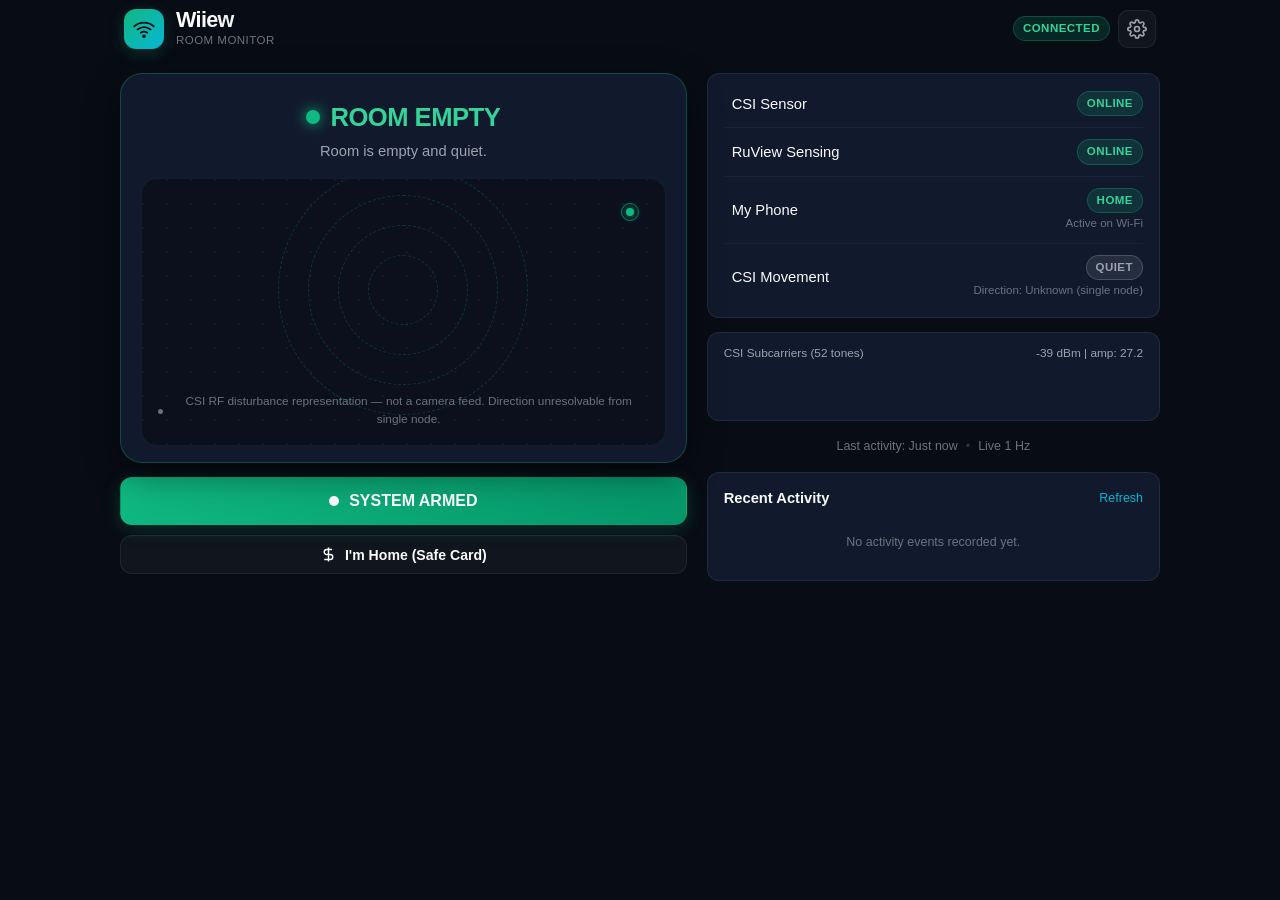
==== commit 80bca380: "feat: add CSI movement visualization" ====
--- a/wiiew/frontend/index.html
+++ b/wiiew/frontend/index.html
@@ -132,7 +132,7 @@
             <!-- CSI Visual Representation Note (Compliance Requirement) -->
             <div class="stage-footer-note">
               <span class="info-dot"></span>
-              <span id="viz-caption">CSI RF multipath disturbance representation — not a camera feed.</span>
+              <span id="viz-caption">CSI RF disturbance representation — not a camera feed. Direction unresolvable from single node.</span>
             </div>
           </div>
         </div>
@@ -183,6 +183,17 @@
               <span id="phone-subtext" class="telemetry-subtext">Active on Wi-Fi</span>
             </div>
           </div>
+
+          <div class="telemetry-row">
+            <div class="telemetry-label">
+              <span class="row-icon motion-icon"></span>
+              <span>CSI Movement</span>
+            </div>
+            <div class="phone-status-wrap">
+              <span id="badge-motion" class="status-pill pill-gray">QUIET</span>
+              <span id="motion-subtext" class="telemetry-subtext">Direction: Unknown (single node)</span>
+            </div>
+          </div>
         </div>
 
         <!-- Subtle OFDM Subcarrier Waterfall / Sparkline -->
--- a/wiiew/frontend/style.css
+++ b/wiiew/frontend/style.css
@@ -372,6 +372,31 @@
 @keyframes float-slow {
   0%, 100% { transform: translateY(0); }
   50% { transform: translateY(-4px); }
+}
+
+/* Phase 2: CSI Movement & Direction Visualizer */
+.human-silhouette.movement-active {
+  animation: movement-shimmer 1.4s ease-in-out infinite alternate !important;
+}
+.human-silhouette.movement-stationary {
+  animation: movement-breathe 3.5s ease-in-out infinite alternate !important;
+}
+
+@keyframes movement-shimmer {
+  0% { transform: translateY(0) scale(0.98); filter: drop-shadow(0 0 12px rgba(239, 68, 68, 0.45)); }
+  100% { transform: translateY(-5px) scale(1.02); filter: drop-shadow(0 0 26px rgba(239, 68, 68, 0.8)); }
+}
+
+@keyframes movement-breathe {
+  0% { transform: translateY(0) scale(0.99); opacity: 0.88; }
+  100% { transform: translateY(-2px) scale(1.01); opacity: 1.0; }
+}
+
+@media (prefers-reduced-motion: reduce) {
+  .human-silhouette.movement-active,
+  .human-silhouette.movement-stationary {
+    animation: none !important;
+  }
 }
 
 /* Trusted Home Shield Graphic */
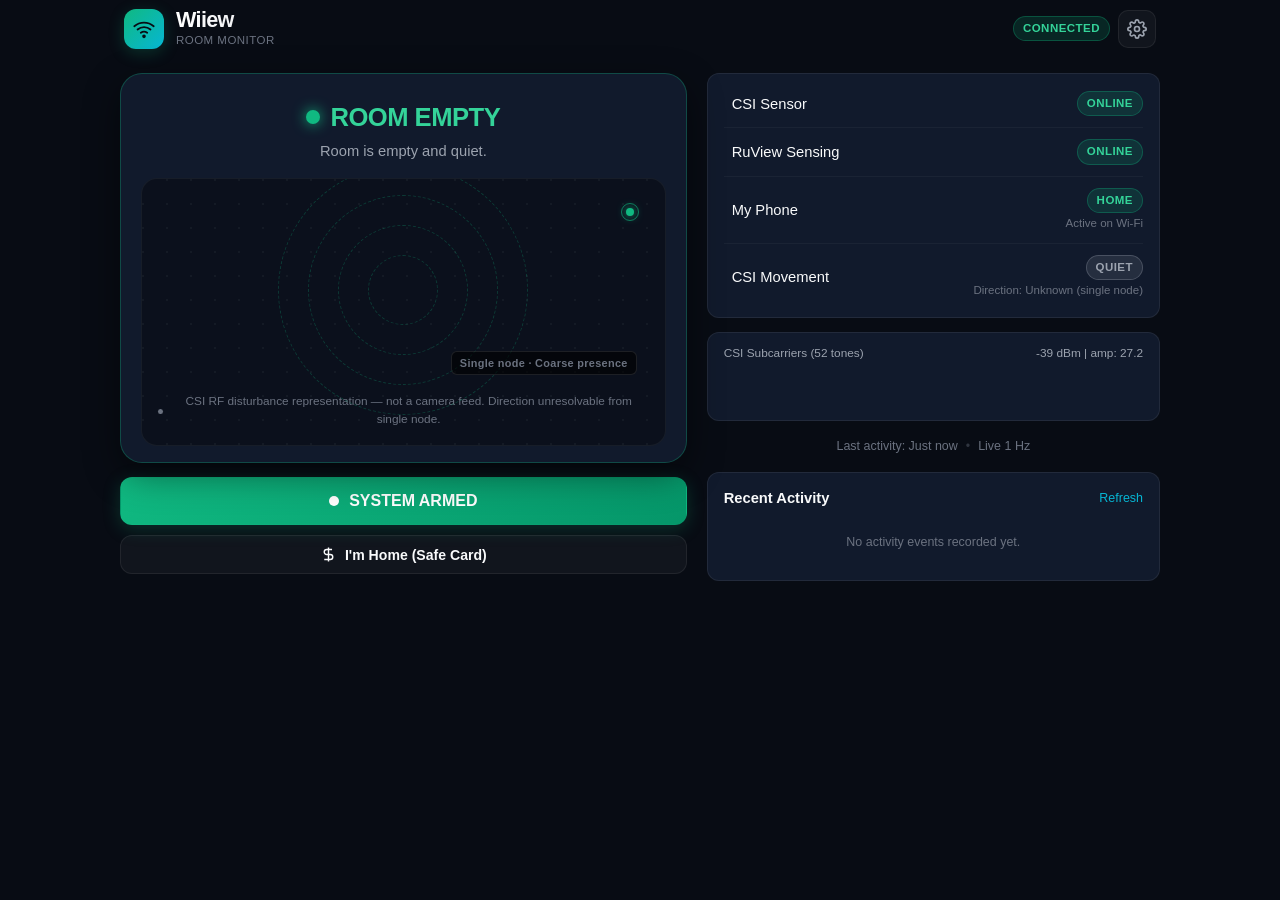
==== commit 705c1c6b: "feat: add multi-node CSI room localization framework" ====
--- a/wiiew/frontend/index.html
+++ b/wiiew/frontend/index.html
@@ -76,6 +76,10 @@
                 <span class="beacon-core"></span>
               </div>
 
+              <!-- Multi-Node Network Overlay & Localization Chip (Phase 3) -->
+              <div id="multi-node-layer" class="multi-node-layer" aria-hidden="true"></div>
+              <div id="stage-loc-chip" class="stage-loc-chip">Single node · Coarse presence</div>
+
               <!-- Animated RF Waves Container (Empty & Checking states) -->
               <div id="rf-waves-container" class="rf-waves">
                 <div class="rf-ring ring-1"></div>
--- a/wiiew/frontend/style.css
+++ b/wiiew/frontend/style.css
@@ -257,6 +257,57 @@
   border-radius: 50%;
   background: var(--accent-green);
   box-shadow: 0 0 10px var(--accent-green);
+}
+
+/* Multi-node Layer & Loc Chip (Phase 3) */
+.multi-node-layer {
+  position: absolute;
+  inset: 0;
+  pointer-events: none;
+  z-index: 4;
+}
+
+.node-dot {
+  position: absolute;
+  width: 12px;
+  height: 12px;
+  transform: translate(-50%, -50%);
+  border-radius: 50%;
+  background: #4b5563;
+  border: 2px solid rgba(255, 255, 255, 0.2);
+  transition: var(--transition);
+}
+
+.node-dot.active {
+  background: var(--accent-green);
+  border-color: rgba(16, 185, 129, 0.6);
+  box-shadow: 0 0 10px var(--accent-green);
+}
+
+.node-dot small {
+  position: absolute;
+  top: 14px;
+  left: 50%;
+  transform: translateX(-50%);
+  font-size: 0.62rem;
+  font-weight: 700;
+  color: var(--text-dim);
+  white-space: nowrap;
+}
+
+.stage-loc-chip {
+  position: absolute;
+  bottom: 10px;
+  right: 12px;
+  z-index: 15;
+  font-size: 0.68rem;
+  font-weight: 700;
+  padding: 3px 8px;
+  border-radius: 6px;
+  background: rgba(0, 0, 0, 0.6);
+  border: 1px solid rgba(255, 255, 255, 0.1);
+  color: var(--text-dim);
+  letter-spacing: 0.03em;
 }
 
 .beacon-pulse {
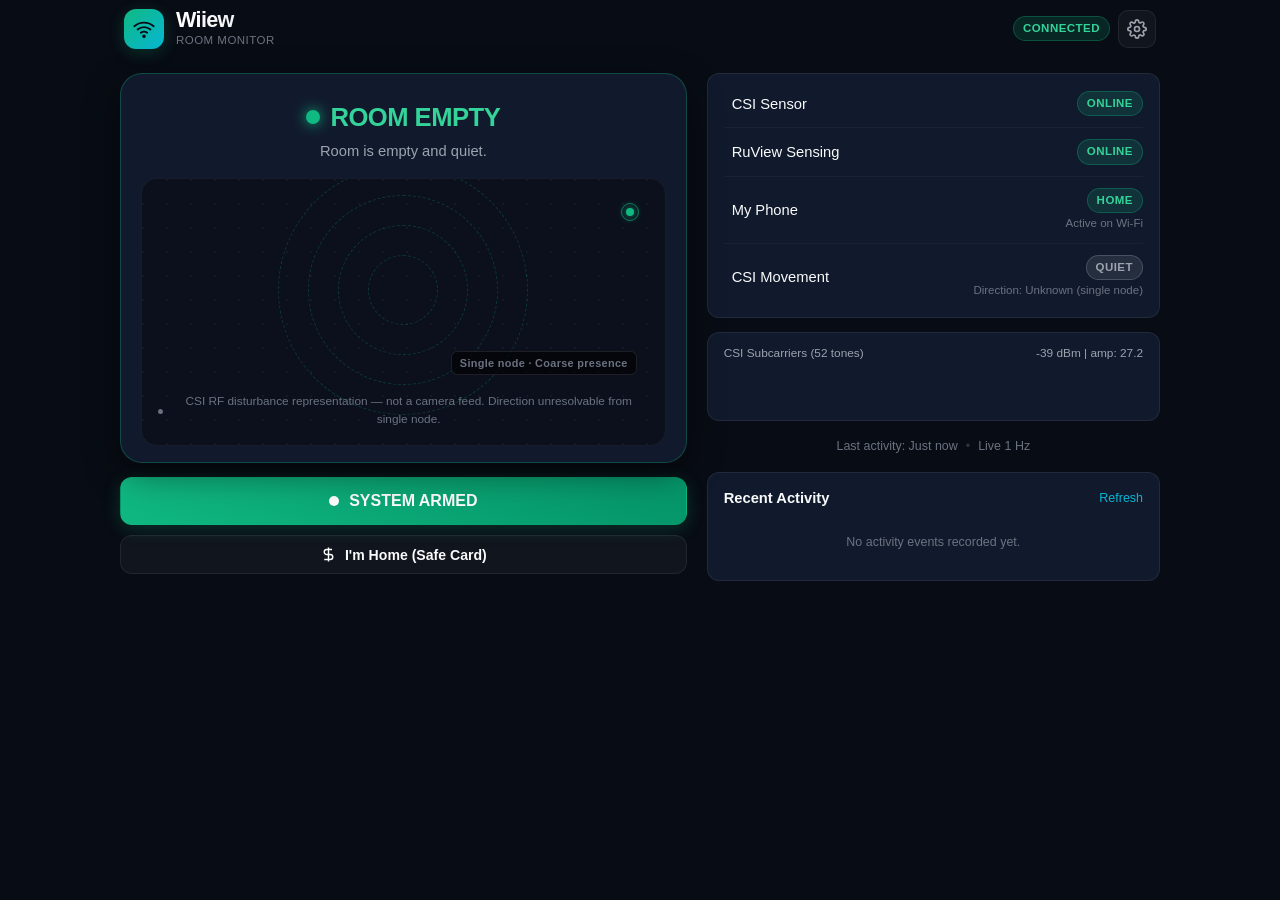
==== commit c7faf76c: "feat: implement trusted-phone proximity boundary and honest router RSSI abstraction" ====
--- a/wiiew/frontend/index.html
+++ b/wiiew/frontend/index.html
@@ -280,6 +280,45 @@
             <div id="discovered-devices-list" class="discovered-devices" style="display: none;"></div>
           </div>
 
+          <!-- Physical Proximity Boundary -->
+          <div class="setting-group">
+            <label class="setting-title" style="display:flex;align-items:center;gap:8px;cursor:pointer;">
+              <input type="checkbox" id="cfg-prox-enabled" checked style="width:16px;height:16px;accent-color:#10b981;">
+              <span>Enforce 15 ft Router Proximity Boundary</span>
+            </label>
+            <p class="setting-desc">Being on Wi-Fi alone will not suppress alerts unless your phone is inside the calibrated 15 ft boundary.</p>
+            <div class="input-field" style="margin-top:8px;">
+              <label for="cfg-prox-boundary">Boundary Distance (feet)</label>
+              <input type="number" id="cfg-prox-boundary" min="5" max="50" step="1" value="15">
+            </div>
+
+            <div id="cfg-prox-badge" style="margin-top:8px;font-size:11px;color:#94a3b8;background:rgba(255,255,255,0.04);padding:8px 10px;border-radius:8px;border:1px solid #1e293b;">
+              Method: <b id="cfg-prox-method" style="color:#f8fafc;">Unavailable</b>
+              <span id="cfg-prox-msg" style="display:block;color:#64748b;font-size:10px;margin-top:2px;">15 ft proximity detection requires router client RSSI.</span>
+            </div>
+
+            <div style="display:flex;gap:8px;margin-top:8px;">
+              <div style="flex:1;background:rgba(255,255,255,0.02);padding:6px;border-radius:6px;border:1px solid #1e293b;text-align:center;">
+                <small style="color:#64748b;display:block;font-size:10px;">Signal</small>
+                <strong id="cfg-prox-signal" style="font-size:12px;color:#f8fafc;">— dBm</strong>
+              </div>
+              <div style="flex:1;background:rgba(255,255,255,0.02);padding:6px;border-radius:6px;border:1px solid #1e293b;text-align:center;">
+                <small style="color:#64748b;display:block;font-size:10px;">Est. Distance</small>
+                <strong id="cfg-prox-dist" style="font-size:12px;color:#f8fafc;">— ft</strong>
+              </div>
+              <div style="flex:1;background:rgba(255,255,255,0.02);padding:6px;border-radius:6px;border:1px solid #1e293b;text-align:center;">
+                <small style="color:#64748b;display:block;font-size:10px;">Proximity</small>
+                <strong id="cfg-prox-state" style="font-size:12px;color:#f8fafc;">Unknown</strong>
+              </div>
+            </div>
+
+            <div style="display:flex;gap:8px;margin-top:8px;">
+              <button id="btn-cfg-cal-near" type="button" class="btn-secondary btn-sm" style="flex:1;">Calibrate Near</button>
+              <button id="btn-cfg-cal-boundary" type="button" class="btn-secondary btn-sm" style="flex:1;">Calibrate 15 ft</button>
+            </div>
+            <p id="cfg-cal-msg" class="telemetry-subtext" style="font-size:11px;margin-top:4px;"></p>
+          </div>
+
           <!-- Sleep Grace Period -->
           <div class="setting-group">
             <label class="setting-title" for="cfg-grace-slider">Phone Sleep Grace Period</label>
